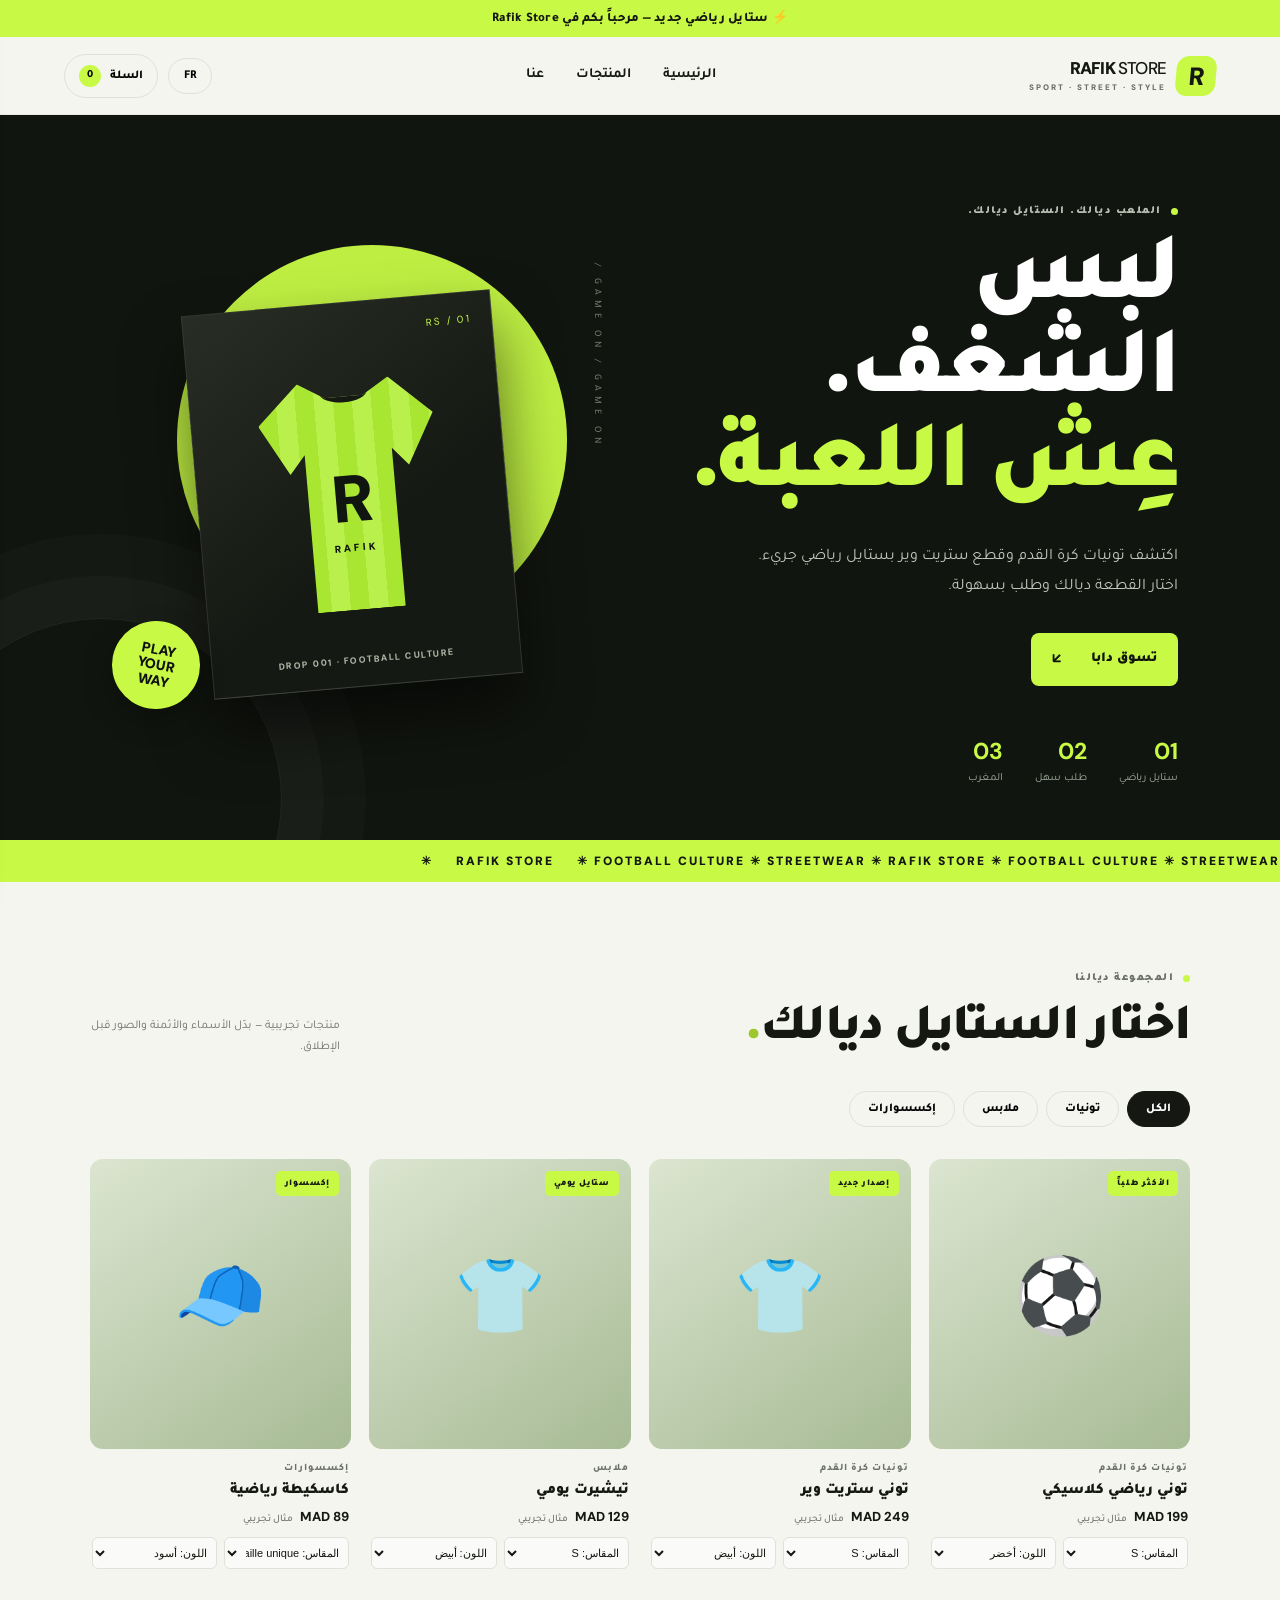
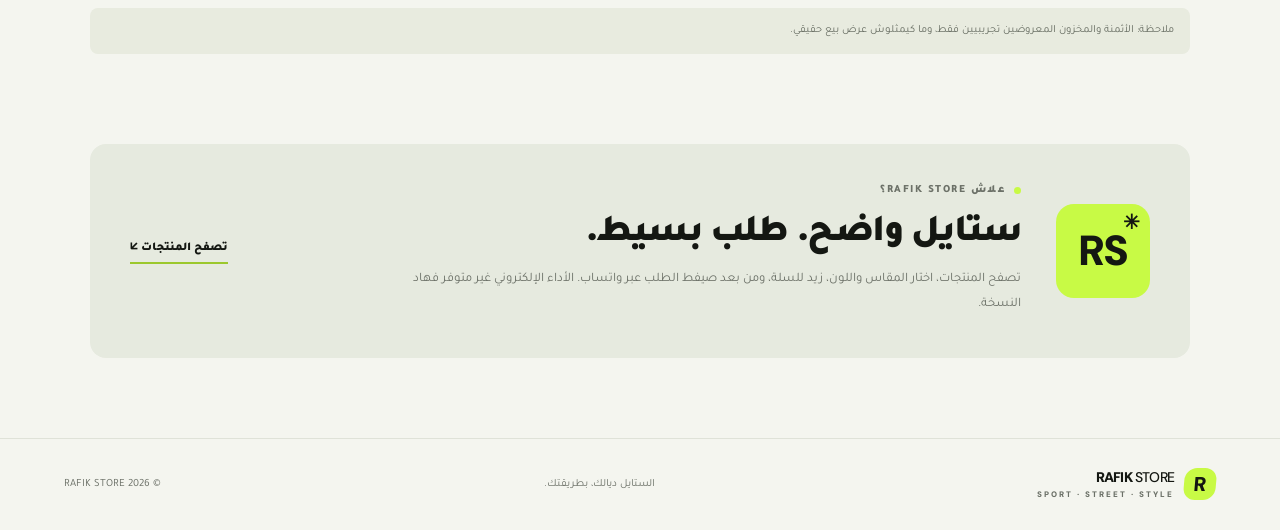
==== index.html @ 94c74f37 "Add files via upload" ====
<!doctype html>
<html lang="ar" dir="rtl">
<head>
  <meta charset="utf-8">
  <meta name="viewport" content="width=device-width, initial-scale=1">
  <meta name="theme-color" content="#10130f">
  <meta name="description" content="Rafik Store — تونيات كرة القدم والملابس بأسلوب رياضي عصري في المغرب.">
  <title>Rafik Store | Sport Dynamic</title>
  <link rel="stylesheet" href="style.css">
</head>
<body>
  <div class="announcement" id="announcement">⚡ ستايل رياضي جديد — مرحباً بكم في Rafik Store</div>
  <header class="site-header">
    <a class="brand" href="#home" aria-label="Rafik Store home"><span class="brand-mark">R</span><span>RAFIK<span class="brand-light"> STORE</span><small>SPORT · STREET · STYLE</small></span></a>
    <nav class="desktop-nav" aria-label="Main navigation">
      <a href="#home" data-i18n="navHome">الرئيسية</a><a href="#products" data-i18n="navProducts">المنتجات</a><a href="#about" data-i18n="navAbout">عنا</a>
    </nav>
    <div class="header-actions"><button class="lang-btn" id="langToggle" type="button">FR</button><button class="cart-open" id="cartOpen" type="button" aria-label="Open cart"><span data-i18n="cartLabel">السلة</span><span class="cart-count" id="cartCount">0</span></button></div>
  </header>

  <main>
    <section class="hero" id="home">
      <div class="hero-content"><p class="eyebrow"><span></span><span data-i18n="heroEyebrow">الملعب ديالك. الستايل ديالك.</span></p>
        <h1 data-i18n="heroTitle">لبس الشغف.<br><em>عِش اللعبة.</em></h1>
        <p class="hero-copy" data-i18n="heroCopy">اكتشف تونيات كرة القدم وقطع ستريت وير بستايل رياضي جريء. اختار القطعة ديالك وطلب بسهولة.</p>
        <a class="primary-btn" href="#products"><span data-i18n="shopNow">تسوق دابا</span><span aria-hidden="true">↙</span></a>
        <div class="hero-stats"><div><strong>01</strong><span data-i18n="statOne">ستايل رياضي</span></div><div><strong>02</strong><span data-i18n="statTwo">طلب سهل</span></div><div><strong>03</strong><span data-i18n="statThree">المغرب</span></div></div>
      </div>
      <div class="hero-art" aria-label="Sportswear display"><div class="hero-circle"></div><div class="vertical-word">GAME ON / GAME ON /</div><div class="jersey-card"><span class="jersey-tag">RS / 01</span><div class="jersey-visual"><div class="jersey-neck"></div><span>R</span><small>RAFIK</small></div><span class="jersey-caption" data-i18n="heroProduct">DROP 001 · FOOTBALL CULTURE</span></div><div class="hero-sticker">PLAY<br>YOUR<br>WAY</div></div>
    </section>

    <section class="ticker" aria-label="Store highlights"><div><span>RAFIK STORE</span> ✳ FOOTBALL CULTURE ✳ STREETWEAR ✳ RAFIK STORE ✳ FOOTBALL CULTURE ✳ STREETWEAR ✳</div></section>

    <section class="products-section section-wrap" id="products">
      <div class="section-heading"><div><p class="eyebrow"><span></span><span data-i18n="collectionLabel">المجموعة ديالنا</span></p><h2 data-i18n="productsTitle">اختار الستايل ديالك<span>.</span></h2></div><p class="section-note" data-i18n="productsNote">منتجات تجريبية — بدّل الأسماء والأثمنة والصور قبل الإطلاق.</p></div>
      <div class="filters" id="filters"><button class="filter active" data-category="all" data-i18n="filterAll">الكل</button><button class="filter" data-category="jerseys" data-i18n="filterJerseys">تونيات</button><button class="filter" data-category="clothing" data-i18n="filterClothing">ملابس</button><button class="filter" data-category="accessories" data-i18n="filterAccessories">إكسسوارات</button></div>
      <div class="product-grid" id="productGrid" aria-live="polite"></div>
      <p class="demo-notice" data-i18n="demoNotice">ملاحظة: الأثمنة والمخزون المعروضين تجريبيين فقط، وما كيمثلوش عرض بيع حقيقي.</p>
    </section>

    <section class="promo section-wrap" id="about"><div class="promo-icon">RS<span>✳</span></div><div><p class="eyebrow"><span></span><span data-i18n="aboutLabel">علاش RAFIK STORE؟</span></p><h2 data-i18n="aboutTitle">ستايل واضح. طلب بسيط.</h2><p data-i18n="aboutCopy">تصفح المنتجات، اختار المقاس واللون، زيد للسلة، ومن بعد صيفط الطلب عبر واتساب. الأداء الإلكتروني غير متوفر فهاد النسخة.</p></div><a href="#products" class="text-link"><span data-i18n="browseProducts">تصفح المنتجات</span> ↙</a></section>
  </main>

  <footer class="footer"><a class="brand footer-brand" href="#home"><span class="brand-mark">R</span><span>RAFIK<span class="brand-light"> STORE</span><small>SPORT · STREET · STYLE</small></span></a><p data-i18n="footerText">الستايل ديالك، بطريقتك.</p><span>© <span id="year"></span> RAFIK STORE</span></footer>

  <div class="overlay" id="overlay" hidden></div>
  <aside class="cart-drawer" id="cartDrawer" aria-label="Shopping cart" aria-hidden="true">
    <div class="drawer-head"><div><p class="eyebrow"><span></span><span data-i18n="yourCart">السلة ديالك</span></p><h2 data-i18n="cartTitle">مشترياتك</h2></div><button class="icon-btn" id="cartClose" aria-label="Close cart">✕</button></div>
    <div class="cart-items" id="cartItems"></div>
    <div class="cart-empty" id="cartEmpty"><span>＋</span><p data-i18n="emptyCart">السلة باقي خاوية.</p><button class="secondary-btn" id="continueShopping" data-i18n="continueShopping">كمل التسوق</button></div>
    <div class="cart-bottom" id="cartBottom" hidden><div class="total-line"><span data-i18n="subtotal">المجموع</span><strong id="cartTotal">0 MAD</strong></div><p class="shipping-note" data-i18n="shippingNote">مصاريف التوصيل كتتأكد مع المتجر.</p><button class="primary-btn full-btn" id="checkoutOpen"><span data-i18n="checkout">كمل الطلب</span><span>↙</span></button></div>
  </aside>

  <div class="checkout-modal" id="checkoutModal" role="dialog" aria-modal="true" aria-labelledby="checkoutTitle" hidden>
    <div class="modal-head"><div><p class="eyebrow"><span></span><span data-i18n="almostDone">باقي غير خطوة</span></p><h2 id="checkoutTitle" data-i18n="checkoutTitle">معلومات التوصيل</h2></div><button class="icon-btn" id="checkoutClose" aria-label="Close checkout">✕</button></div>
    <p class="modal-intro" data-i18n="checkoutIntro">دخل المعلومات ديالك باش نوجدو رسالة الطلب فواتساب.</p>
    <form id="checkoutForm">
      <label for="customerName" data-i18n="nameLabel">الاسم الكامل</label><input id="customerName" name="name" autocomplete="name" required maxlength="80" placeholder="الاسم الكامل">
      <label for="customerPhone" data-i18n="phoneLabel">رقم الهاتف</label><input id="customerPhone" name="phone" type="tel" inputmode="tel" autocomplete="tel" required maxlength="25" placeholder="06XXXXXXXX">
      <label for="customerCity" data-i18n="cityLabel">المدينة</label><input id="customerCity" name="city" autocomplete="address-level2" required maxlength="60" placeholder="الدار البيضاء">
      <label for="customerAddress" data-i18n="addressLabel">العنوان بالتفصيل</label><textarea id="customerAddress" name="address" autocomplete="street-address" required maxlength="250" rows="3" placeholder="الحي، الزنقة، رقم الدار..."></textarea>
      <div class="checkout-summary"><span data-i18n="orderTotal">مجموع الطلب (الأثمنة تجريبية)</span><strong id="checkoutTotal">0 MAD</strong></div>
      <button class="primary-btn full-btn" type="submit"><span data-i18n="sendWhatsApp">وجد الطلب فواتساب</span><span>↗</span></button>
      <p class="form-message" id="formMessage" role="status"></p>
      <p class="privacy-note" data-i18n="privacyNote">ما كاين حتى أداء إلكتروني. غادي تراجع الطلب قبل التأكيد النهائي.</p>
    </form>
  </div>
  <div class="toast" id="toast" role="status" aria-live="polite"></div>
  <script src="script.js"></script>
</body>
</html>
---- style.css ----
@import url('https://fonts.googleapis.com/css2?family=DM+Sans:wght@400;500;600;700;800;900&family=Tajawal:wght@400;500;600;700;800;900&display=swap');
:root{--bg:#f4f5ef;--ink:#141712;--muted:#6c7168;--green:#c8fa45;--green-dark:#9cc82d;--line:#dfe2d8;--white:#fff;--dark:#11150f;--radius:18px;--shadow:0 22px 60px #12170f14}*{box-sizing:border-box}html{scroll-behavior:smooth;scroll-padding-top:90px}body{margin:0;background:var(--bg);color:var(--ink);font-family:'Tajawal','DM Sans',sans-serif}body.locked{overflow:hidden}button,input,textarea{font:inherit}button,a{-webkit-tap-highlight-color:transparent}a{color:inherit;text-decoration:none}button{cursor:pointer}.announcement{background:var(--green);padding:9px 16px;text-align:center;font-size:13px;font-weight:800;letter-spacing:.02em}.site-header{height:78px;display:flex;align-items:center;justify-content:space-between;padding:0 clamp(18px,5vw,72px);background:var(--bg);border-bottom:1px solid #1417120e;position:sticky;top:0;z-index:20}.brand{display:flex;align-items:center;gap:10px;font-family:'DM Sans',sans-serif;font-size:17px;font-weight:900;letter-spacing:-.8px;line-height:1}.brand-mark{display:grid;place-items:center;background:var(--green);width:40px;height:40px;border-radius:12px;font-size:25px;font-weight:900;transform:skew(-5deg)}.brand-light{font-weight:500}.brand small{display:block;font-size:8px;letter-spacing:2px;margin-top:6px;color:var(--muted)}.desktop-nav{display:flex;gap:32px;font-size:14px;font-weight:700}.desktop-nav a:hover{color:#61840f}.header-actions{display:flex;align-items:center;gap:10px}.lang-btn,.cart-open{border:1px solid var(--line);border-radius:999px;background:transparent;padding:10px 14px;font-weight:800;font-size:12px}.lang-btn{min-width:44px}.cart-open{display:flex;gap:9px;align-items:center}.cart-count{display:grid;place-items:center;background:var(--green);width:22px;height:22px;border-radius:50%;font-size:11px}.hero{min-height:600px;background:var(--dark);color:white;display:grid;grid-template-columns:1.05fr .95fr;overflow:hidden;position:relative;padding:clamp(42px,7vw,96px) clamp(22px,8vw,120px) 55px;gap:24px}.hero:after{content:'';position:absolute;bottom:-140px;left:-80px;width:360px;height:360px;border:1px solid #ffffff13;border-radius:50%;box-shadow:0 0 0 42px #ffffff05,0 0 0 84px #ffffff04;pointer-events:none}.hero-content{position:relative;z-index:2;max-width:580px;align-self:center}.eyebrow{display:flex;align-items:center;gap:9px;color:var(--muted);font-size:11px;font-weight:900;letter-spacing:1.5px;margin:0 0 18px}.eyebrow>span:first-child{display:inline-block;width:7px;height:7px;background:var(--green);border-radius:50%}.hero .eyebrow{color:#b9c0b3}.hero h1{font-size:clamp(50px,7.5vw,96px);letter-spacing:-3px;line-height:.98;margin:0 0 24px;font-weight:900}.hero h1 em{font-style:normal;color:var(--green)}.hero-copy{font-size:16px;line-height:1.9;color:#c2c8bc;max-width:450px;margin:0 0 30px}.primary-btn{border:0;display:inline-flex;align-items:center;justify-content:space-between;gap:30px;background:var(--green);color:#11150f;padding:16px 21px;border-radius:8px;font-weight:900;font-size:14px;min-height:52px;transition:transform .2s,background .2s}.primary-btn:hover{background:#d8ff79;transform:translateY(-2px)}.hero-stats{display:flex;gap:32px;margin-top:50px}.hero-stats div{display:flex;flex-direction:column;gap:6px}.hero-stats strong{font-family:'DM Sans',sans-serif;font-size:23px;color:var(--green)}.hero-stats span{font-size:11px;color:#a6afa0}.hero-art{position:relative;min-height:440px;display:grid;place-items:center}.hero-circle{position:absolute;width:min(35vw,390px);height:min(35vw,390px);border-radius:50%;background:var(--green);right:7%;top:7%;opacity:.95}.vertical-word{position:absolute;right:0;top:10%;writing-mode:vertical-rl;letter-spacing:5px;font-size:10px;color:#7d8577}.jersey-card{position:relative;z-index:2;width:clamp(220px,26vw,310px);height:385px;background:linear-gradient(145deg,#282d25,#151913 60%);border:1px solid #ffffff1e;box-shadow:0 35px 60px #0008;transform:rotate(-5deg);display:flex;flex-direction:column;align-items:center;justify-content:space-between;padding:20px}.jersey-tag{align-self:flex-start;font-family:'DM Sans',sans-serif;font-size:10px;color:var(--green);letter-spacing:2px}.jersey-visual{width:175px;height:230px;background:repeating-linear-gradient(90deg,#a9e632 0 19px,#baf04b 19px 38px);clip-path:polygon(24% 0,39% 7%,61% 7%,76% 0,100% 17%,84% 39%,75% 31%,75% 100%,25% 100%,25% 31%,16% 39%,0 17%);display:flex;align-items:center;justify-content:center;flex-direction:column;color:#11150f;position:relative}.jersey-neck{position:absolute;top:0;width:48px;height:22px;border-radius:0 0 50% 50%;background:#151913}.jersey-visual span{font:900 66px 'DM Sans',sans-serif;margin-top:20px}.jersey-visual small{font:900 10px 'DM Sans',sans-serif;letter-spacing:3px}.jersey-caption{font:800 9px 'DM Sans',sans-serif;letter-spacing:1.5px;color:#aeb6a6}.hero-sticker{position:absolute;z-index:3;left:2%;bottom:13%;background:var(--green);color:#10130f;width:88px;height:88px;border-radius:50%;display:grid;place-content:center;text-align:center;font:900 14px/1.1 'DM Sans',sans-serif;transform:rotate(11deg);box-shadow:0 12px 28px #0004}.ticker{background:var(--green);overflow:hidden;white-space:nowrap;padding:13px 0;font:900 12px 'DM Sans',sans-serif;letter-spacing:2px}.ticker div{width:max-content;animation:ticker 24s linear infinite}.ticker span{margin-inline:18px}@keyframes ticker{to{transform:translateX(-25%)}}.section-wrap{padding:90px clamp(20px,7vw,100px)}.section-heading{display:flex;align-items:end;justify-content:space-between;gap:30px}.section-heading h2,.promo h2{font-size:clamp(32px,4.2vw,51px);letter-spacing:-1.6px;line-height:1.1;margin:0;font-weight:900}.section-heading h2 span{color:var(--green-dark)}.section-note{font-size:12px;color:var(--muted);max-width:250px;line-height:1.8;margin:0}.filters{display:flex;gap:8px;flex-wrap:wrap;margin:32px 0}.filter{background:transparent;border:1px solid var(--line);border-radius:999px;padding:10px 18px;font-size:12px;font-weight:800}.filter.active,.filter:hover{background:var(--ink);color:white;border-color:var(--ink)}.product-grid{display:grid;grid-template-columns:repeat(4,minmax(0,1fr));gap:18px}.product-card{min-width:0}.product-image{height:290px;position:relative;border-radius:13px;overflow:hidden;background:#e4e8de;display:grid;place-items:center}.product-image img{width:100%;height:100%;object-fit:cover;display:block;transition:transform .45s}.product-card:hover .product-image img{transform:scale(1.04)}.product-image .product-fallback{position:absolute;inset:0;display:grid;place-items:center;font-size:74px;background:linear-gradient(145deg,#dbe5d0,#a7bb95)}.product-badge{position:absolute;top:12px;inset-inline-start:12px;background:var(--green);color:#151912;padding:7px 9px;border-radius:5px;font-size:9px;font-weight:900;letter-spacing:.8px}.quick-add{position:absolute;bottom:12px;inset-inline:12px;border:0;border-radius:7px;background:#11150feF;color:white;padding:12px;font-size:12px;font-weight:800;opacity:0;transform:translateY(8px);transition:.2s}.product-card:hover .quick-add,.quick-add:focus{opacity:1;transform:none}.product-meta{padding:14px 2px}.product-category{font-size:10px;color:var(--muted);font-weight:800;letter-spacing:1px;margin-bottom:7px}.product-title{font-size:15px;font-weight:900;margin-bottom:8px}.product-price{font:800 13px 'DM Sans',sans-serif}.product-price small{font:500 10px 'Tajawal',sans-serif;color:var(--muted);margin-inline-start:4px}.product-options{display:flex;gap:7px;margin-top:11px;align-items:center}.product-options select{width:50%;min-width:0;border:1px solid var(--line);background:#fff9;border-radius:6px;padding:8px 5px;font-size:11px;color:var(--ink)}.demo-notice{margin:25px 0 0;padding:13px 16px;background:#e8ebdf;border-radius:8px;color:#656b60;font-size:11px;line-height:1.8}.promo{display:flex;align-items:center;gap:35px;background:#e6eadf;margin:0 clamp(20px,7vw,100px) 80px;padding:40px;border-radius:16px}.promo-icon{flex-shrink:0;width:94px;height:94px;display:grid;place-items:center;background:var(--green);border-radius:18px;font:900 42px 'DM Sans',sans-serif;position:relative}.promo-icon span{position:absolute;top:5px;right:10px;font-size:20px}.promo>div:nth-child(2){flex:1}.promo h2{font-size:clamp(26px,3vw,38px);margin-bottom:12px}.promo p:not(.eyebrow){color:var(--muted);font-size:13px;line-height:1.9;max-width:620px;margin:0}.text-link{white-space:nowrap;font-size:12px;font-weight:900;border-bottom:2px solid var(--green-dark);padding-bottom:7px}.footer{padding:28px clamp(20px,5vw,72px);border-top:1px solid var(--line);display:flex;align-items:center;justify-content:space-between;gap:20px}.footer p,.footer>span{font-size:11px;color:var(--muted)}.footer-brand{font-size:14px}.footer-brand .brand-mark{width:32px;height:32px;font-size:20px}.overlay{position:fixed;inset:0;background:#0b0e0acc;z-index:40}.cart-drawer{position:fixed;z-index:41;inset-block:0;inset-inline-end:0;width:min(460px,100%);background:var(--bg);padding:25px;display:flex;flex-direction:column;transform:translateX(110%);transition:transform .28s ease;box-shadow:var(--shadow)}[dir="rtl"] .cart-drawer{transform:translateX(-110%)}.cart-drawer.open{transform:translateX(0)!important}.drawer-head,.modal-head{display:flex;align-items:flex-start;justify-content:space-between;border-bottom:1px solid var(--line);padding-bottom:20px}.drawer-head h2,.modal-head h2{margin:0;font-size:28px}.icon-btn{width:38px;height:38px;border:1px solid var(--line);border-radius:50%;background:transparent;font-size:16px}.cart-items{overflow:auto;flex:1}.cart-row{display:grid;grid-template-columns:76px 1fr auto;gap:13px;padding:17px 0;border-bottom:1px solid var(--line);align-items:start}.cart-thumb{height:83px;border-radius:8px;background:#dfe7d5;display:grid;place-items:center;font-size:31px}.cart-item-title{font-size:13px;font-weight:900;margin-bottom:5px}.cart-item-variant{font-size:11px;color:var(--muted);margin-bottom:9px}.qty-controls{display:inline-flex;align-items:center;border:1px solid var(--line);border-radius:6px;overflow:hidden}.qty-controls button{width:28px;height:28px;border:0;background:transparent}.qty-controls span{min-width:24px;text-align:center;font:700 11px 'DM Sans',sans-serif}.cart-row-price{font:800 12px 'DM Sans',sans-serif;text-align:end}.remove-item{border:0;background:transparent;color:#888;font-size:11px;text-decoration:underline;margin-top:9px}.cart-empty{margin:auto;text-align:center;color:var(--muted)}.cart-empty>span{display:grid;place-items:center;width:55px;height:55px;border-radius:50%;background:#e6eadf;font-size:28px;margin:0 auto 12px;color:var(--ink)}.secondary-btn{background:transparent;border:1px solid var(--line);border-radius:7px;padding:12px 17px;font-weight:800;font-size:12px}.cart-bottom{border-top:1px solid var(--line);padding-top:18px}.total-line,.checkout-summary{display:flex;align-items:center;justify-content:space-between;font-size:13px;font-weight:800}.total-line strong,.checkout-summary strong{font:900 19px 'DM Sans',sans-serif}.shipping-note,.privacy-note{font-size:11px;color:var(--muted);line-height:1.7}.full-btn{width:100%;margin-top:12px}.checkout-modal{position:fixed;z-index:51;left:50%;top:50%;transform:translate(-50%,-50%);width:min(500px,calc(100% - 28px));max-height:calc(100dvh - 30px);overflow:auto;background:var(--bg);border-radius:16px;padding:25px;box-shadow:0 30px 100px #0005}.checkout-modal[hidden]{display:none}.modal-intro{font-size:12px;color:var(--muted);line-height:1.8;margin:16px 0}.checkout-modal form{display:flex;flex-direction:column}.checkout-modal label{font-size:12px;font-weight:800;margin:10px 0 6px}.checkout-modal input,.checkout-modal textarea{width:100%;border:1px solid var(--line);border-radius:7px;background:white;padding:12px;font-size:13px;outline:none}.checkout-modal input:focus,.checkout-modal textarea:focus{border-color:var(--green-dark);box-shadow:0 0 0 3px #c8fa4538}.checkout-summary{background:#e8ebdf;padding:15px;border-radius:8px;margin-top:18px;gap:10px}.checkout-summary span{font-size:11px}.form-message{font-size:12px;line-height:1.8;color:#8b4b16;margin:8px 0 0}.form-message:empty{display:none}.toast{position:fixed;z-index:60;bottom:20px;left:50%;transform:translate(-50%,20px);opacity:0;pointer-events:none;background:#11150f;color:white;padding:12px 18px;border-radius:8px;font-size:12px;transition:.2s;max-width:calc(100% - 30px);text-align:center}.toast.show{opacity:1;transform:translate(-50%,0)}
[dir="ltr"] body,[dir="ltr"]{font-family:'DM Sans','Tajawal',sans-serif}[dir="ltr"] .hero h1{letter-spacing:-3px}[dir="ltr"] .cart-drawer{inset-inline-end:0}[dir="ltr"] .hero .eyebrow{letter-spacing:1.5px}[dir="ltr"] .vertical-word{writing-mode:vertical-rl}[dir="ltr"] .cart-drawer{transform:translateX(110%)}
@media(max-width:1000px){.hero{padding-inline:6vw;grid-template-columns:1fr 1fr}.hero h1{font-size:clamp(50px,8vw,78px)}.product-grid{grid-template-columns:repeat(2,minmax(0,1fr));gap:24px 16px}.product-image{height:clamp(230px,42vw,360px)}.quick-add{opacity:1;transform:none}.section-wrap{padding-block:70px}.promo{margin-inline:20px;padding:30px;gap:22px}}
@media(max-width:650px){.announcement{font-size:11px}.site-header{height:67px;padding-inline:15px}.brand{font-size:14px;gap:8px}.brand-mark{width:34px;height:34px;font-size:22px}.brand small{font-size:7px;letter-spacing:1.4px}.desktop-nav{display:none}.header-actions{gap:6px}.lang-btn,.cart-open{padding:9px 11px}.cart-open{font-size:11px}.hero{display:flex;flex-direction:column;padding:52px 23px 30px;gap:5px;min-height:0}.hero-content{width:100%}.hero h1{font-size:clamp(54px,15vw,76px);letter-spacing:-2px}.hero-copy{font-size:14px;max-width:100%}.hero-stats{gap:24px;margin-top:33px}.hero-stats strong{font-size:19px}.hero-art{width:100%;min-height:340px;margin-top:20px}.hero-circle{width:270px;height:270px;right:12%;top:4%}.jersey-card{width:220px;height:300px;padding:14px}.jersey-visual{width:140px;height:190px}.jersey-visual span{font-size:50px}.jersey-caption{font-size:7px}.hero-sticker{width:72px;height:72px;font-size:11px;left:7%;bottom:8%}.vertical-word{right:1%;font-size:8px}.section-wrap{padding:58px 18px}.section-heading{display:block}.section-heading h2{font-size:37px}.section-note{margin-top:12px;max-width:100%}.filters{margin:23px 0;gap:6px}.filter{padding:9px 13px}.product-grid{gap:22px 11px}.product-image{height:auto;aspect-ratio: .78;border-radius:10px}.product-badge{font-size:8px;top:8px;inset-inline-start:8px;padding:6px}.product-meta{padding-top:11px}.product-title{font-size:13px}.product-category{font-size:9px}.product-price{font-size:12px}.product-options{gap:5px}.product-options select{font-size:10px;padding:7px 3px}.quick-add{inset-inline:7px;bottom:7px;padding:10px 5px;font-size:10px}.promo{display:block;margin:0 18px 50px;padding:25px}.promo-icon{width:65px;height:65px;font-size:30px;margin-bottom:22px}.promo h2{font-size:30px}.promo .text-link{display:inline-block;margin-top:22px}.footer{padding:24px 18px;flex-wrap:wrap}.footer p{order:3;width:100%;margin:0}.footer>span{font-size:9px}.cart-drawer{padding:19px}.checkout-modal{padding:20px}.ticker{font-size:10px}}
@media(prefers-reduced-motion:reduce){*,*:before,*:after{scroll-behavior:auto!important;animation:none!important;transition:none!important}}
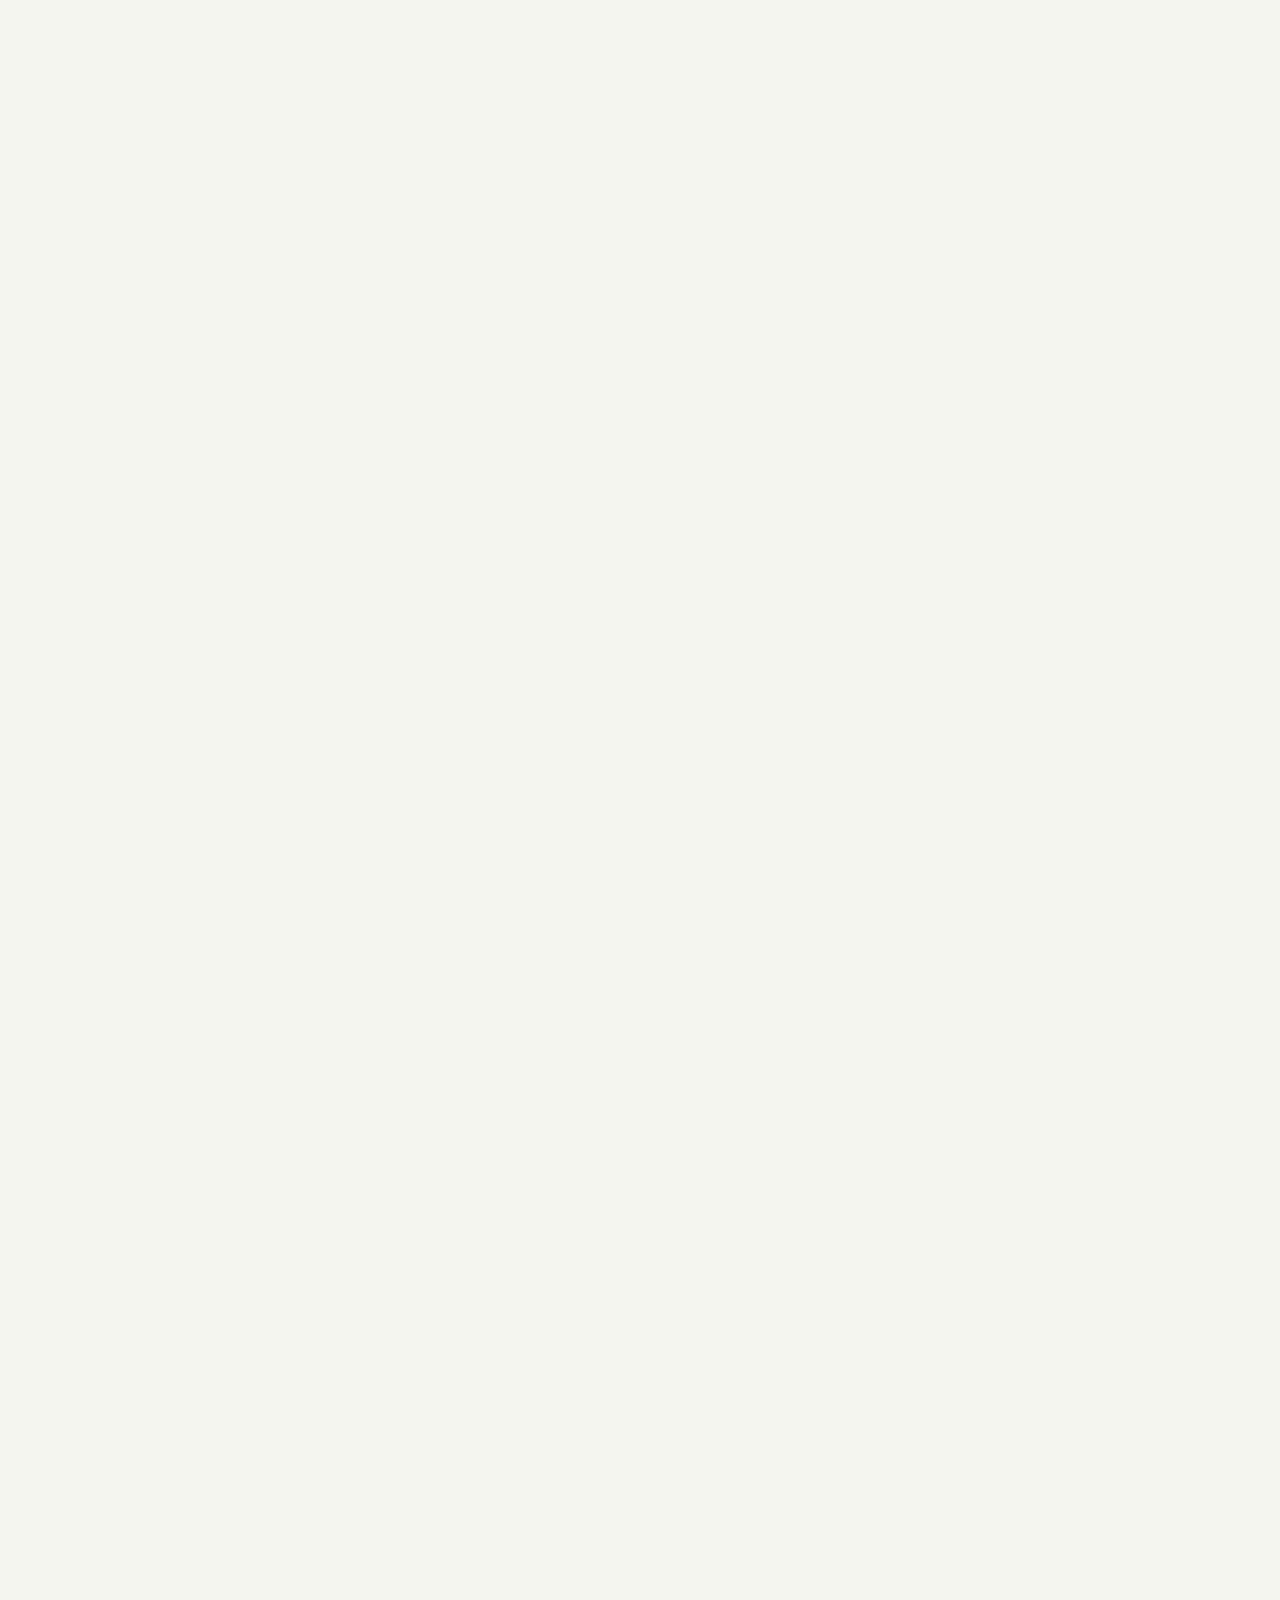
==== commit 68425bee: "Add files via upload" ====
--- a/index.html
+++ b/index.html
@@ -38,7 +38,7 @@
       <p class="demo-notice" data-i18n="demoNotice">ملاحظة: الأثمنة والمخزون المعروضين تجريبيين فقط، وما كيمثلوش عرض بيع حقيقي.</p>
     </section>
 
-    <section class="promo section-wrap" id="about"><div class="promo-icon">RS<span>✳</span></div><div><p class="eyebrow"><span></span><span data-i18n="aboutLabel">علاش RAFIK STORE؟</span></p><h2 data-i18n="aboutTitle">ستايل واضح. طلب بسيط.</h2><p data-i18n="aboutCopy">تصفح المنتجات، اختار المقاس واللون، زيد للسلة، ومن بعد صيفط الطلب عبر واتساب. الأداء الإلكتروني غير متوفر فهاد النسخة.</p></div><a href="#products" class="text-link"><span data-i18n="browseProducts">تصفح المنتجات</span> ↙</a></section>
+    <section class="promo section-wrap" id="about"><div class="promo-icon">RS<span>✳</span></div><div><p class="eyebrow"><span></span><span data-i18n="aboutLabel">علاش RAFIK STORE؟</span></p><h2 data-i18n="aboutTitle">ستايل واضح. طلب بسيط.</h2><p data-i18n="aboutCopy">تصفح المنتجات، اختار المقاس واللون، وكمل الطلب من الموقع. الأداء عند الاستلام، وغادي نتاصلوا بك هاتفياً لتأكيد الطلب.</p></div><a href="#products" class="text-link"><span data-i18n="browseProducts">تصفح المنتجات</span> ↙</a></section>
   </main>
 
   <footer class="footer"><a class="brand footer-brand" href="#home"><span class="brand-mark">R</span><span>RAFIK<span class="brand-light"> STORE</span><small>SPORT · STREET · STYLE</small></span></a><p data-i18n="footerText">الستايل ديالك، بطريقتك.</p><span>© <span id="year"></span> RAFIK STORE</span></footer>
@@ -53,19 +53,22 @@
 
   <div class="checkout-modal" id="checkoutModal" role="dialog" aria-modal="true" aria-labelledby="checkoutTitle" hidden>
     <div class="modal-head"><div><p class="eyebrow"><span></span><span data-i18n="almostDone">باقي غير خطوة</span></p><h2 id="checkoutTitle" data-i18n="checkoutTitle">معلومات التوصيل</h2></div><button class="icon-btn" id="checkoutClose" aria-label="Close checkout">✕</button></div>
-    <p class="modal-intro" data-i18n="checkoutIntro">دخل المعلومات ديالك باش نوجدو رسالة الطلب فواتساب.</p>
+    <p class="modal-intro" data-i18n="checkoutIntro">عمر المعلومات ديالك. غادي نراجعو الطلب ونتاصلو بك هاتفياً للتأكيد. الأداء عند الاستلام.</p>
     <form id="checkoutForm">
       <label for="customerName" data-i18n="nameLabel">الاسم الكامل</label><input id="customerName" name="name" autocomplete="name" required maxlength="80" placeholder="الاسم الكامل">
       <label for="customerPhone" data-i18n="phoneLabel">رقم الهاتف</label><input id="customerPhone" name="phone" type="tel" inputmode="tel" autocomplete="tel" required maxlength="25" placeholder="06XXXXXXXX">
       <label for="customerCity" data-i18n="cityLabel">المدينة</label><input id="customerCity" name="city" autocomplete="address-level2" required maxlength="60" placeholder="الدار البيضاء">
       <label for="customerAddress" data-i18n="addressLabel">العنوان بالتفصيل</label><textarea id="customerAddress" name="address" autocomplete="street-address" required maxlength="250" rows="3" placeholder="الحي، الزنقة، رقم الدار..."></textarea>
-      <div class="checkout-summary"><span data-i18n="orderTotal">مجموع الطلب (الأثمنة تجريبية)</span><strong id="checkoutTotal">0 MAD</strong></div>
-      <button class="primary-btn full-btn" type="submit"><span data-i18n="sendWhatsApp">وجد الطلب فواتساب</span><span>↗</span></button>
+      <div class="checkout-summary"><span data-i18n="orderTotal">مجموع المنتجات (التوصيل يتأكد هاتفياً)</span><strong id="checkoutTotal">0 MAD</strong></div>
+      <div class="cod-note"><strong data-i18n="codTitle">طريقة الأداء: الدفع عند الاستلام</strong><p data-i18n="codCopy">ما كتخلص والو دابا. غادي نتاصلوا بك لتأكيد الطلب ومصاريف التوصيل.</p></div>
+      <label class="website-field" aria-hidden="true">Website<input name="website" id="websiteTrap" tabindex="-1" autocomplete="off"></label>
+      <button class="primary-btn full-btn" type="submit"><span data-i18n="placeOrder">تأكيد الطلب</span><span>↗</span></button>
       <p class="form-message" id="formMessage" role="status"></p>
-      <p class="privacy-note" data-i18n="privacyNote">ما كاين حتى أداء إلكتروني. غادي تراجع الطلب قبل التأكيد النهائي.</p>
+      <p class="privacy-note" data-i18n="privacyNote">الأداء عند الاستلام. الطلب غادي يتراجع وغادي نتاصلوا بك هاتفياً قبل الإرسال.</p>
     </form>
   </div>
   <div class="toast" id="toast" role="status" aria-live="polite"></div>
+  <iframe name="orderSubmitFrame" id="orderSubmitFrame" title="order submission" class="hidden-submit-frame"></iframe>
   <script src="script.js"></script>
 </body>
 </html>
--- a/style.css
+++ b/style.css
@@ -4,3 +4,12 @@
 @media(max-width:1000px){.hero{padding-inline:6vw;grid-template-columns:1fr 1fr}.hero h1{font-size:clamp(50px,8vw,78px)}.product-grid{grid-template-columns:repeat(2,minmax(0,1fr));gap:24px 16px}.product-image{height:clamp(230px,42vw,360px)}.quick-add{opacity:1;transform:none}.section-wrap{padding-block:70px}.promo{margin-inline:20px;padding:30px;gap:22px}}
 @media(max-width:650px){.announcement{font-size:11px}.site-header{height:67px;padding-inline:15px}.brand{font-size:14px;gap:8px}.brand-mark{width:34px;height:34px;font-size:22px}.brand small{font-size:7px;letter-spacing:1.4px}.desktop-nav{display:none}.header-actions{gap:6px}.lang-btn,.cart-open{padding:9px 11px}.cart-open{font-size:11px}.hero{display:flex;flex-direction:column;padding:52px 23px 30px;gap:5px;min-height:0}.hero-content{width:100%}.hero h1{font-size:clamp(54px,15vw,76px);letter-spacing:-2px}.hero-copy{font-size:14px;max-width:100%}.hero-stats{gap:24px;margin-top:33px}.hero-stats strong{font-size:19px}.hero-art{width:100%;min-height:340px;margin-top:20px}.hero-circle{width:270px;height:270px;right:12%;top:4%}.jersey-card{width:220px;height:300px;padding:14px}.jersey-visual{width:140px;height:190px}.jersey-visual span{font-size:50px}.jersey-caption{font-size:7px}.hero-sticker{width:72px;height:72px;font-size:11px;left:7%;bottom:8%}.vertical-word{right:1%;font-size:8px}.section-wrap{padding:58px 18px}.section-heading{display:block}.section-heading h2{font-size:37px}.section-note{margin-top:12px;max-width:100%}.filters{margin:23px 0;gap:6px}.filter{padding:9px 13px}.product-grid{gap:22px 11px}.product-image{height:auto;aspect-ratio: .78;border-radius:10px}.product-badge{font-size:8px;top:8px;inset-inline-start:8px;padding:6px}.product-meta{padding-top:11px}.product-title{font-size:13px}.product-category{font-size:9px}.product-price{font-size:12px}.product-options{gap:5px}.product-options select{font-size:10px;padding:7px 3px}.quick-add{inset-inline:7px;bottom:7px;padding:10px 5px;font-size:10px}.promo{display:block;margin:0 18px 50px;padding:25px}.promo-icon{width:65px;height:65px;font-size:30px;margin-bottom:22px}.promo h2{font-size:30px}.promo .text-link{display:inline-block;margin-top:22px}.footer{padding:24px 18px;flex-wrap:wrap}.footer p{order:3;width:100%;margin:0}.footer>span{font-size:9px}.cart-drawer{padding:19px}.checkout-modal{padding:20px}.ticker{font-size:10px}}
 @media(prefers-reduced-motion:reduce){*,*:before,*:after{scroll-behavior:auto!important;animation:none!important;transition:none!important}}
+
+
+/* Product details page */
+.product-card{cursor:pointer}.product-card .product-options{cursor:default}
+.product-page{padding-top:35px;min-height:60vh}.back-link{display:inline-block;margin-bottom:24px;font-size:13px;font-weight:800;color:var(--muted)}.back-link:hover,.detail-return:hover{color:#61840f}.product-detail{display:grid;grid-template-columns:minmax(0,1fr) minmax(0,.9fr);gap:clamp(28px,6vw,80px);align-items:start}.detail-image{position:relative;min-height:420px;aspect-ratio: .92;background:#e4e8de;border-radius:16px;overflow:hidden;display:grid;place-items:center}.detail-image img{position:absolute;inset:0;width:100%;height:100%;object-fit:cover}.detail-fallback{position:absolute;inset:0;display:grid;place-items:center;font-size:100px;background:linear-gradient(145deg,#dbe5d0,#a7bb95)}.detail-badge{position:absolute;z-index:2;top:16px;inset-inline-start:16px;background:var(--green);color:#151912;padding:8px 11px;border-radius:5px;font-size:11px;font-weight:900}.detail-info{padding:8px 0}.detail-info h1{font-size:clamp(30px,4vw,48px);line-height:1.2;margin:12px 0;letter-spacing:-1px}.detail-price{font:900 24px 'DM Sans',sans-serif;margin:0 0 25px}.detail-info h2{font-size:16px;margin:20px 0 8px}.detail-description{font-size:14px;line-height:2;color:var(--muted)}.detail-demo{font-size:11px;line-height:1.8;background:#e8ebdf;border-radius:8px;padding:12px;color:#656b60;margin:20px 0}.detail-info>label{display:block;font-size:13px;font-weight:900;margin:18px 0 8px}.detail-info>select{width:100%;border:1px solid var(--line);border-radius:8px;background:white;padding:13px;font:inherit}.color-choices{display:flex;gap:10px;flex-wrap:wrap}.color-choice{display:flex;align-items:center;gap:7px;border:1px solid var(--line);border-radius:8px;padding:10px 12px;font-size:12px;cursor:pointer}.color-choice input{accent-color:#668d19}.color-dot{width:17px;height:17px;border-radius:50%;background:var(--swatch);border:1px solid #0002}.detail-qty{display:flex;width:150px;border:1px solid var(--line);border-radius:8px;overflow:hidden;background:white}.detail-qty button{width:42px;border:0;background:transparent;font-size:20px}.detail-qty input{width:60px;border:0;text-align:center;outline:none;font-weight:800;appearance:textfield}.detail-qty input::-webkit-inner-spin-button,.detail-qty input::-webkit-outer-spin-button{appearance:none;margin:0}.detail-add{display:flex;justify-content:space-between;align-items:center;padding:16px 18px}.detail-return{display:inline-block;margin-top:22px}.product-not-found{text-align:center;padding:70px 0}.product-not-found h1{font-size:28px;margin-bottom:24px}
+@media(max-width:760px){.product-detail{grid-template-columns:1fr;gap:25px}.product-page{padding:25px 18px 50px}.detail-image{min-height:0;aspect-ratio: .9}.detail-info h1{font-size:34px}.detail-price{font-size:22px}}
+
+/* COD checkout additions */
+.cod-note{margin-top:14px;padding:13px 15px;background:#e7f0dc;border:1px solid #c7d9b6;border-radius:8px}.cod-note strong{display:block;font-size:13px}.cod-note p{font-size:11px;line-height:1.7;margin:6px 0 0;color:#48553d}.website-field{position:absolute!important;left:-9999px!important;width:1px!important;height:1px!important;overflow:hidden!important}.hidden-submit-frame{position:absolute;width:1px;height:1px;border:0;left:-9999px}
